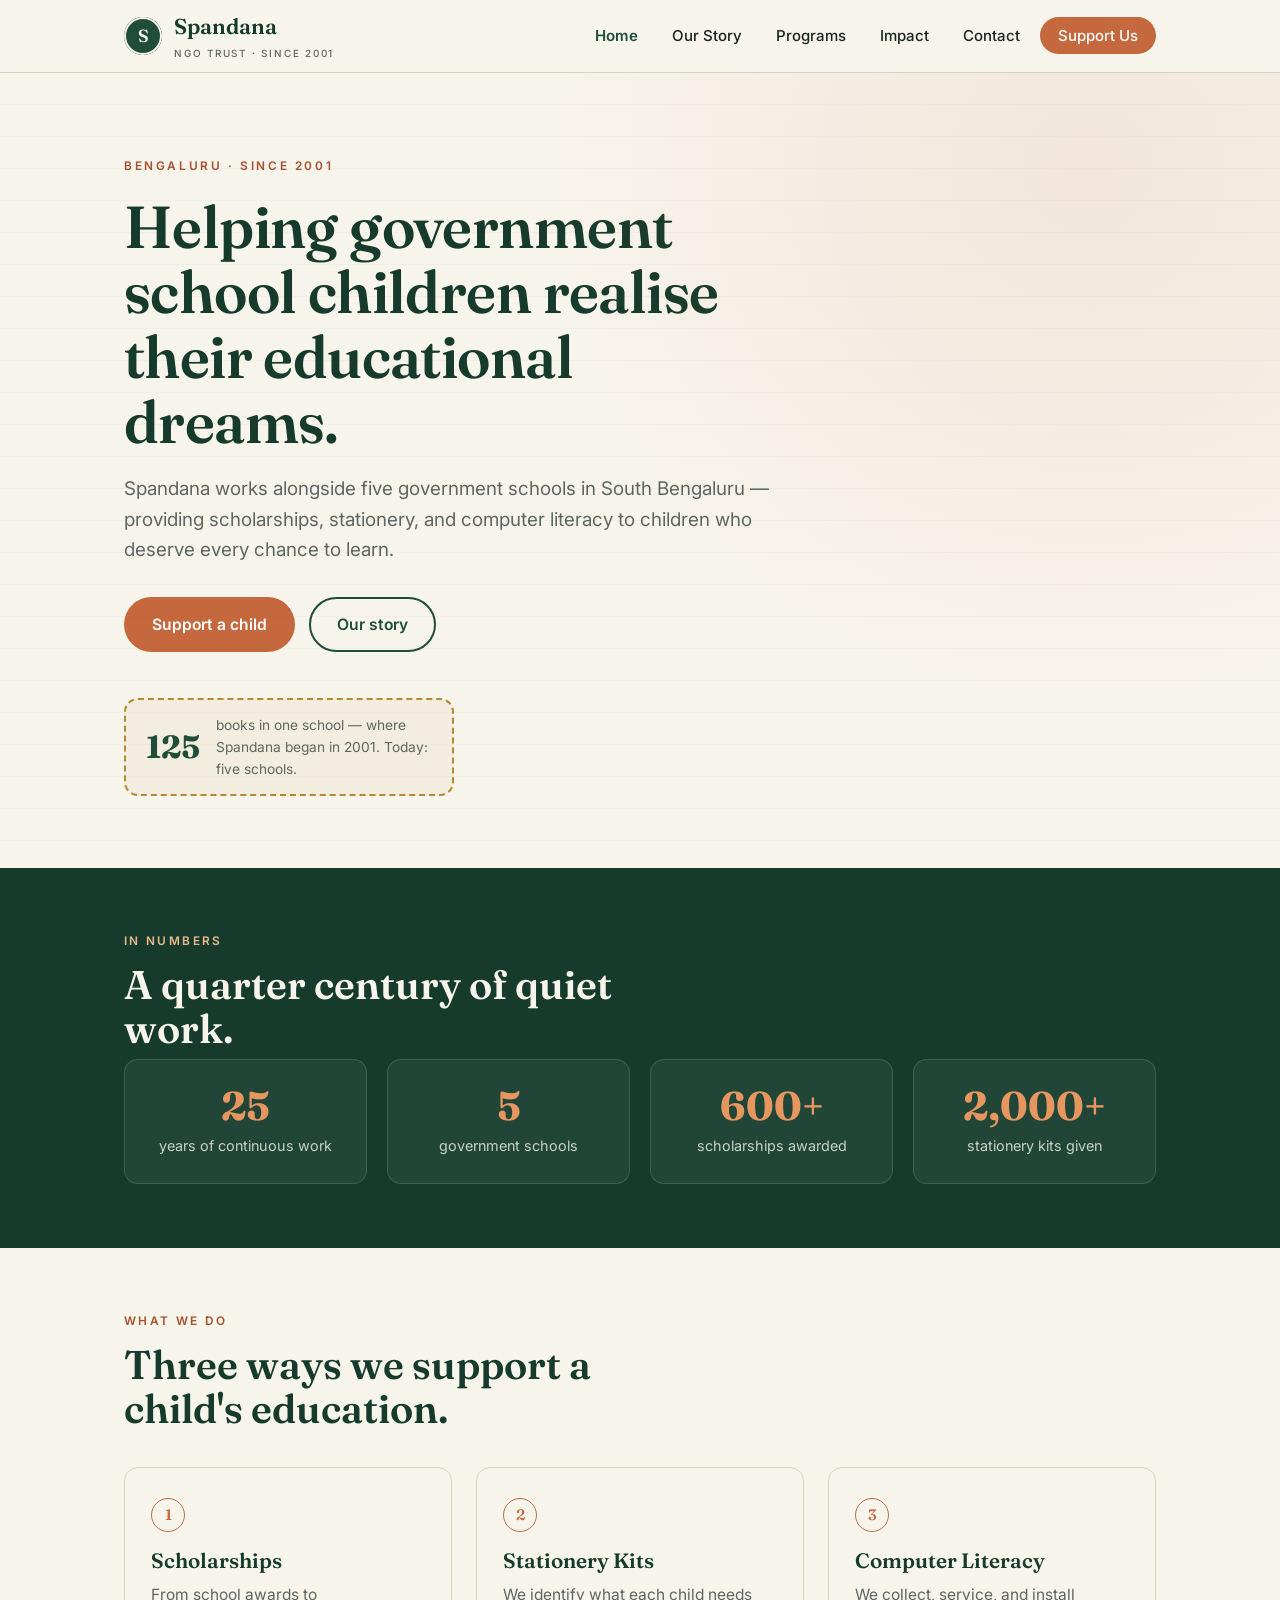
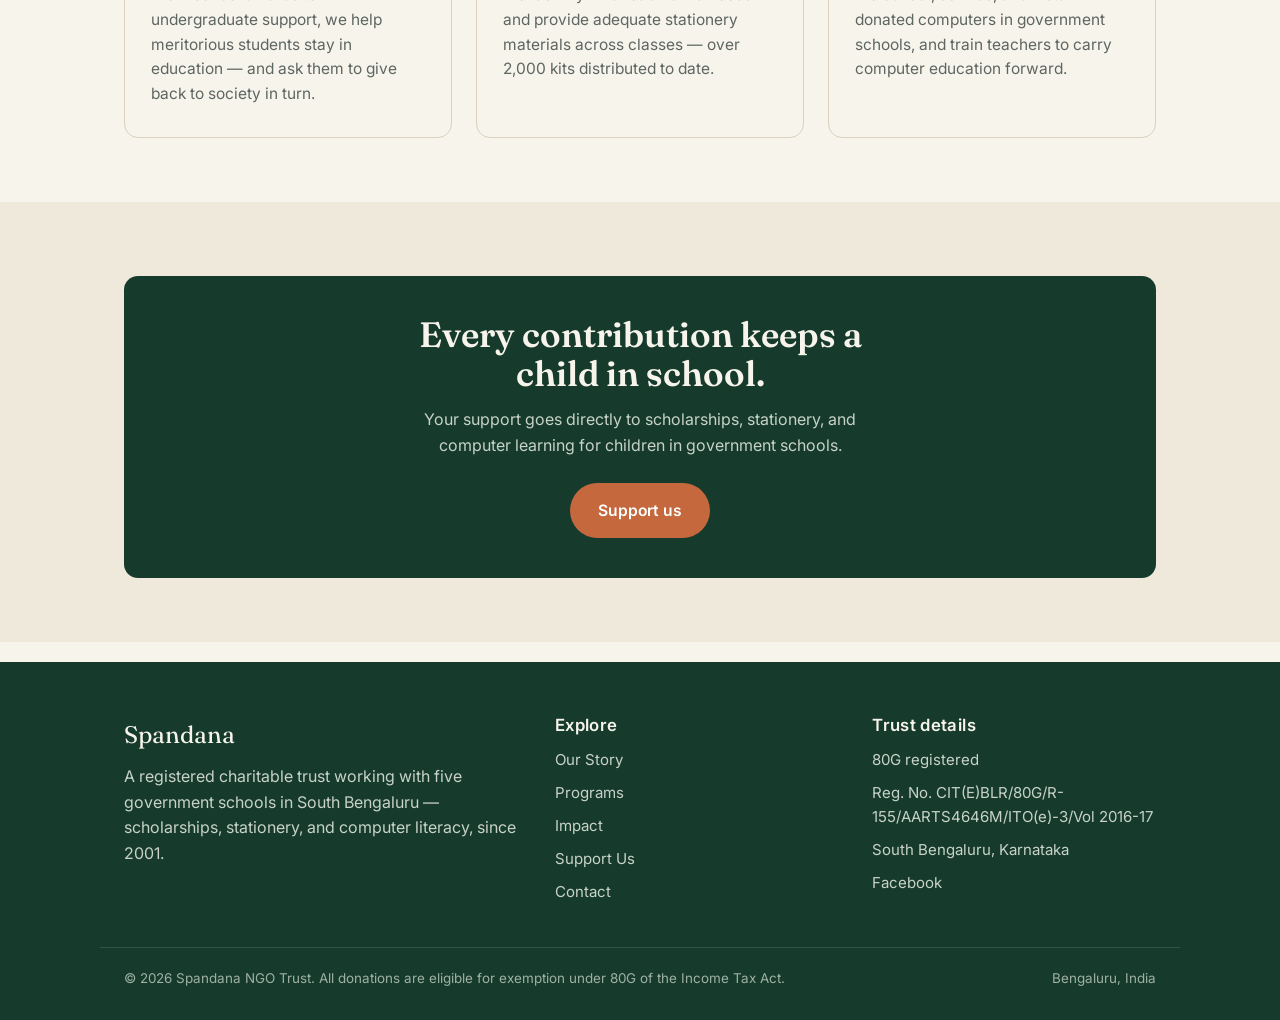
==== index.html @ 344b81bb "Add files via upload" ====
<!doctype html>
<html lang="en">
<head>
<meta charset="utf-8">
<meta name="viewport" content="width=device-width,initial-scale=1">
<title>Spandana NGO Trust — Education for Government School Children in Bengaluru</title>
<meta name="description" content="Spandana is a registered charitable trust supporting underprivileged students in five government schools in South Bengaluru through scholarships, stationery, and computer literacy since 2001.">
<link rel="canonical" href="https://www.spandana.ngo/">
<meta property="og:type" content="website">
<meta property="og:title" content="Spandana NGO Trust — Education for Government School Children in Bengaluru">
<meta property="og:description" content="Spandana is a registered charitable trust supporting underprivileged students in five government schools in South Bengaluru through scholarships, stationery, and computer literacy since 2001.">
<meta property="og:url" content="https://www.spandana.ngo/">
<meta property="og:site_name" content="Spandana NGO Trust">
<meta name="twitter:card" content="summary_large_image">
<link rel="preconnect" href="https://fonts.googleapis.com">
<link rel="preconnect" href="https://fonts.gstatic.com" crossorigin>
<link href="https://fonts.googleapis.com/css2?family=Fraunces:opsz,wght@9..144,500;9..144,600;9..144,600&family=Inter:wght@400;500;600&display=swap" rel="stylesheet">
<link rel="stylesheet" href="css/style.css">
<script type="application/ld+json">
{
  "@context":"https://schema.org",
  "@type":"NGO",
  "name":"Spandana NGO Trust",
  "alternateName":"Spandana",
  "url":"https://www.spandana.ngo",
  "foundingDate":"2001",
  "description":"Spandana is a registered charitable trust supporting underprivileged students in five government schools in South Bengaluru through scholarships, stationery, and computer literacy programs since 2001.",
  "areaServed":{"@type":"Place","name":"South Bengaluru, Karnataka, India"},
  "knowsAbout":["Education","Scholarships","Computer Literacy","Government Schools"],
  "address":{"@type":"PostalAddress","addressLocality":"Bengaluru","addressRegion":"Karnataka","addressCountry":"IN"}
}
</script>
<!-- Cloudflare Web Analytics: paste your token snippet here before going live -->
</head>
<body>
<a class="skip" href="#main">Skip to content</a><header class="site-head">
  <div class="wrap nav">
    <a class="brand" href="index.html">
      <span class="mark" aria-hidden="true">S</span>
      <span>Spandana<small>NGO Trust · since 2001</small></span>
    </a>
    <button class="burger" aria-label="Menu" aria-expanded="false" aria-controls="menu">☰</button>
    <ul class="menu" id="menu">
      <li><a href="index.html" class="active">Home</a></li>
      <li><a href="about.html">Our Story</a></li>
      <li><a href="programs.html">Programs</a></li>
      <li><a href="impact.html">Impact</a></li>
      <li><a href="contact.html">Contact</a></li>
      <li><a class="give" href="support.html">Support Us</a></li>
    </ul>
  </div>
</header><main id="main"><section class="hero">
  <div class="wrap">
    <p class="eyebrow">Bengaluru · Since 2001</p>
    <h1>Helping government school children realise their educational dreams.</h1>
    <p class="lead">Spandana works alongside five government schools in South Bengaluru — providing scholarships, stationery, and computer literacy to children who deserve every chance to learn.</p>
    <div class="hero-cta">
      <a class="btn btn-primary" href="support.html">Support a child</a>
      <a class="btn btn-ghost" href="about.html">Our story</a>
    </div>
    <div class="stamp">
      <b>125</b>
      <span>books in one school — where Spandana began in 2001. Today: five schools.</span>
    </div>
  </div>
</section>

<section class="ink-bg">
  <div class="wrap">
    <p class="section-tag">In numbers</p>
    <h2 class="title">A quarter century of quiet work.</h2>
    <div class="stats">
      <div class="stat"><b>25</b><span>years of continuous work</span></div>
      <div class="stat"><b>5</b><span>government schools</span></div>
      <div class="stat"><b>600+</b><span>scholarships awarded</span></div>
      <div class="stat"><b>2,000+</b><span>stationery kits given</span></div>
    </div>
  </div>
</section>

<section>
  <div class="wrap">
    <p class="section-tag">What we do</p>
    <h2 class="title">Three ways we support a child's education.</h2>
    <div class="grid c3">
      <div class="card"><div class="num">1</div><h3>Scholarships</h3><p>From school awards to undergraduate support, we help meritorious students stay in education — and ask them to give back to society in turn.</p></div>
      <div class="card"><div class="num">2</div><h3>Stationery Kits</h3><p>We identify what each child needs and provide adequate stationery materials across classes — over 2,000 kits distributed to date.</p></div>
      <div class="card"><div class="num">3</div><h3>Computer Literacy</h3><p>We collect, service, and install donated computers in government schools, and train teachers to carry computer education forward.</p></div>
    </div>
  </div>
</section>

<section class="alt">
  <div class="wrap">
    <div class="callout">
      <h2>Every contribution keeps a child in school.</h2>
      <p>Your support goes directly to scholarships, stationery, and computer learning for children in government schools.</p>
      <a class="btn btn-primary" href="support.html">Support us</a>
    </div>
  </div>
</section></main><footer class="site-foot">
  <div class="wrap foot-grid">
    <div>
      <div class="foot-brand">Spandana</div>
      <p>A registered charitable trust working with five government schools in South Bengaluru — scholarships, stationery, and computer literacy, since 2001.</p>
    </div>
    <div>
      <h4>Explore</h4>
      <ul>
        <li><a href="about.html">Our Story</a></li>
        <li><a href="programs.html">Programs</a></li>
        <li><a href="impact.html">Impact</a></li>
        <li><a href="support.html">Support Us</a></li>
        <li><a href="contact.html">Contact</a></li>
      </ul>
    </div>
    <div>
      <h4>Trust details</h4>
      <ul>
        <li>80G registered</li>
        <li>Reg. No. CIT(E)BLR/80G/R-155/AARTS4646M/ITO(e)-3/Vol 2016-17</li>
        <li>South Bengaluru, Karnataka</li>
        <li><a href="https://www.facebook.com/NGOSpandana/">Facebook</a></li>
      </ul>
    </div>
  </div>
  <div class="wrap foot-bottom">
    <span>© 2026 Spandana NGO Trust. All donations are eligible for exemption under 80G of the Income Tax Act.</span>
    <span>Bengaluru, India</span>
  </div>
</footer>
<script src="js/main.js"></script>
</body></html>
---- css/style.css ----
/* ===========================================================
   Spandana NGO Trust — shared styles
   Palette: ink green, chalk cream, terracotta clay, trust gold
   Display: Fraunces  |  Body: Inter
   =========================================================== */

:root{
  --ink:#16261d;
  --green:#1f4d3a;
  --green-deep:#163b2c;
  --cream:#f7f4ec;
  --cream-2:#efe9db;
  --clay:#c5683d;
  --clay-deep:#a8512c;
  --gold:#b08a2e;
  --line:#d9d1be;
  --muted:#5d6660;
  --white:#ffffff;
  --maxw:1080px;
  --r:14px;
}

*{box-sizing:border-box;margin:0;padding:0}
html{scroll-behavior:smooth}
body{
  font-family:'Inter',system-ui,-apple-system,sans-serif;
  color:var(--ink);
  background:var(--cream);
  line-height:1.6;
  -webkit-font-smoothing:antialiased;
}
h1,h2,h3,h4{font-family:'Fraunces',Georgia,serif;line-height:1.1;font-weight:600;color:var(--green-deep)}
a{color:var(--clay-deep);text-decoration:none}
a:hover{text-decoration:underline}
img{max-width:100%;display:block}
.wrap{max-width:var(--maxw);margin:0 auto;padding:0 24px}

/* ---------- skip + focus ---------- */
.skip{position:absolute;left:-999px;top:0;background:var(--green);color:#fff;padding:10px 16px;z-index:200}
.skip:focus{left:8px;top:8px}
a:focus-visible,button:focus-visible{outline:3px solid var(--clay);outline-offset:2px}

/* ---------- header ---------- */
.site-head{
  position:sticky;top:0;z-index:100;
  background:rgba(247,244,236,.92);
  backdrop-filter:blur(8px);
  border-bottom:1px solid var(--line);
}
.nav{display:flex;align-items:center;justify-content:space-between;height:72px}
.brand{display:flex;align-items:center;gap:12px;font-family:'Fraunces',serif;font-weight:600;font-size:1.35rem;color:var(--green-deep)}
.brand:hover{text-decoration:none}
.brand .mark{
  width:38px;height:38px;border-radius:50%;
  background:var(--green);color:var(--cream);
  display:grid;place-items:center;font-size:1.1rem;flex:none;
  box-shadow:inset 0 0 0 2px var(--cream),inset 0 0 0 3px var(--green);
}
.brand small{display:block;font-family:'Inter',sans-serif;font-weight:500;font-size:.62rem;letter-spacing:.18em;text-transform:uppercase;color:var(--muted);margin-top:2px}
.menu{display:flex;gap:6px;align-items:center;list-style:none}
.menu a{
  color:var(--ink);font-weight:500;font-size:.94rem;
  padding:8px 14px;border-radius:8px;
}
.menu a:hover{background:var(--cream-2);text-decoration:none}
.menu a.active{color:var(--green);font-weight:600}
.menu .give{background:var(--clay);color:#fff;padding:9px 18px;border-radius:999px}
.menu .give:hover{background:var(--clay-deep);text-decoration:none}
.burger{display:none;background:none;border:1px solid var(--line);border-radius:8px;padding:8px 10px;cursor:pointer;font-size:1.1rem}

@media(max-width:760px){
  .burger{display:block}
  .menu{
    position:absolute;top:72px;left:0;right:0;
    flex-direction:column;align-items:stretch;gap:2px;
    background:var(--cream);border-bottom:1px solid var(--line);
    padding:12px 24px 18px;display:none;
  }
  .menu.open{display:flex}
  .menu a{padding:12px 10px}
  .menu .give{text-align:center;margin-top:6px}
}

/* ---------- hero ---------- */
.hero{position:relative;padding:84px 0 72px;overflow:hidden}
.hero::before{
  content:"";position:absolute;inset:0;
  background:
    repeating-linear-gradient(transparent,transparent 31px,rgba(31,77,58,.06) 32px),
    radial-gradient(circle at 85% 12%,rgba(197,104,61,.10),transparent 42%);
  pointer-events:none;
}
.eyebrow{
  font-size:.74rem;letter-spacing:.22em;text-transform:uppercase;
  color:var(--clay-deep);font-weight:600;margin-bottom:18px;
}
.hero h1{font-size:clamp(2.3rem,5.4vw,3.7rem);max-width:16ch;letter-spacing:-.01em}
.hero p.lead{font-size:1.18rem;color:var(--muted);max-width:54ch;margin-top:20px}
.hero-cta{display:flex;gap:14px;flex-wrap:wrap;margin-top:32px}

/* founding stamp */
.stamp{
  margin-top:46px;display:inline-flex;align-items:center;gap:16px;
  border:2px dashed var(--gold);border-radius:var(--r);
  padding:14px 20px;background:rgba(176,138,46,.06);
}
.stamp b{font-family:'Fraunces',serif;font-size:2rem;color:var(--green);line-height:1}
.stamp span{font-size:.86rem;color:var(--muted);max-width:24ch}

/* ---------- buttons ---------- */
.btn{
  display:inline-block;font-weight:600;font-size:.98rem;
  padding:13px 26px;border-radius:999px;cursor:pointer;border:2px solid transparent;
  transition:transform .12s ease,background .15s ease;
}
.btn:hover{text-decoration:none;transform:translateY(-1px)}
.btn-primary{background:var(--clay);color:#fff}
.btn-primary:hover{background:var(--clay-deep)}
.btn-ghost{background:transparent;border-color:var(--green);color:var(--green)}
.btn-ghost:hover{background:var(--green);color:var(--cream)}

/* ---------- sections ---------- */
section{padding:64px 0}
.section-tag{
  font-size:.74rem;letter-spacing:.2em;text-transform:uppercase;
  color:var(--clay-deep);font-weight:600;margin-bottom:12px;
}
h2.title{font-size:clamp(1.8rem,3.8vw,2.5rem);max-width:20ch;margin-bottom:8px}
.lede{font-size:1.1rem;color:var(--muted);max-width:60ch;margin-bottom:8px}

.alt{background:var(--cream-2)}
.ink-bg{background:var(--green-deep);color:var(--cream)}
.ink-bg h2,.ink-bg h3{color:var(--cream)}
.ink-bg .section-tag{color:#e6b98a}
.ink-bg .lede{color:#c8d2ca}

/* ---------- stat band ---------- */
.stats{display:grid;grid-template-columns:repeat(4,1fr);gap:20px;margin-top:8px}
.stat{
  background:var(--cream);border:1px solid var(--line);border-radius:var(--r);
  padding:26px 20px;text-align:center;
}
.ink-bg .stat{background:rgba(255,255,255,.05);border-color:rgba(255,255,255,.14)}
.stat b{display:block;font-family:'Fraunces',serif;font-size:2.5rem;color:var(--clay);line-height:1}
.ink-bg .stat b{color:#e6975f}
.stat span{display:block;font-size:.9rem;color:var(--muted);margin-top:8px}
.ink-bg .stat span{color:#c8d2ca}
@media(max-width:680px){.stats{grid-template-columns:repeat(2,1fr)}}

/* ---------- cards ---------- */
.grid{display:grid;gap:24px;margin-top:36px}
.grid.c3{grid-template-columns:repeat(3,1fr)}
.grid.c2{grid-template-columns:repeat(2,1fr)}
@media(max-width:820px){.grid.c3,.grid.c2{grid-template-columns:1fr}}
.card{
  background:var(--cream);border:1px solid var(--line);border-radius:var(--r);
  padding:30px 26px;position:relative;
}
.card .num{
  font-family:'Fraunces',serif;font-size:.95rem;color:var(--clay);
  border:1.5px solid var(--clay);border-radius:50%;width:34px;height:34px;
  display:grid;place-items:center;margin-bottom:18px;font-weight:600;
}
.card h3{font-size:1.3rem;margin-bottom:10px}
.card p{color:var(--muted);font-size:.97rem}

/* ---------- story / prose ---------- */
.prose{max-width:68ch}
.prose p{margin-bottom:18px;font-size:1.06rem}
.prose h3{font-size:1.4rem;margin:34px 0 12px}
.pull{
  border-left:4px solid var(--clay);padding:6px 0 6px 22px;margin:28px 0;
  font-family:'Fraunces',serif;font-size:1.3rem;color:var(--green);font-style:italic;
}

/* ---------- story cards (impact) ---------- */
.story{
  background:var(--cream);border:1px solid var(--line);border-radius:var(--r);
  padding:28px;border-top:4px solid var(--clay);
}
.story h3{font-size:1.2rem;margin-bottom:6px}
.story .who{font-size:.8rem;letter-spacing:.12em;text-transform:uppercase;color:var(--clay-deep);font-weight:600;margin-bottom:14px}
.story p{color:var(--muted);font-size:.98rem}

/* ---------- support ---------- */
.support-grid{display:grid;grid-template-columns:1fr 1fr;gap:30px;margin-top:36px}
@media(max-width:820px){.support-grid{grid-template-columns:1fr}}
.panel{background:var(--cream);border:1px solid var(--line);border-radius:var(--r);padding:32px}
.panel h3{font-size:1.35rem;margin-bottom:14px}
.qr-slot{
  border:2px dashed var(--line);border-radius:var(--r);
  aspect-ratio:1;max-width:230px;display:grid;place-items:center;
  text-align:center;color:var(--muted);font-size:.85rem;padding:20px;margin:18px 0;
  background:var(--cream-2);
}
.detail{display:flex;justify-content:space-between;gap:16px;padding:11px 0;border-bottom:1px dotted var(--line);font-size:.96rem}
.detail:last-child{border-bottom:0}
.detail b{color:var(--ink)}

/* ---------- callout ---------- */
.callout{
  background:var(--green-deep);color:var(--cream);border-radius:var(--r);
  padding:40px;text-align:center;margin-top:10px;
}
.callout h2{color:var(--cream);font-size:clamp(1.6rem,3.4vw,2.2rem);max-width:22ch;margin:0 auto 14px}
.callout p{color:#c8d2ca;max-width:50ch;margin:0 auto 24px}

/* ---------- trust marks ---------- */
.marks{display:flex;flex-wrap:wrap;gap:14px;margin-top:30px}
.mark-chip{
  display:inline-flex;align-items:center;gap:8px;
  background:rgba(176,138,46,.1);border:1px solid var(--gold);
  color:var(--green-deep);font-size:.86rem;font-weight:500;
  padding:8px 15px;border-radius:999px;
}
.mark-chip::before{content:"✓";color:var(--gold);font-weight:700}

/* ---------- contact form ---------- */
form .row{display:grid;grid-template-columns:1fr 1fr;gap:18px}
@media(max-width:620px){form .row{grid-template-columns:1fr}}
label{display:block;font-size:.86rem;font-weight:600;margin:16px 0 6px}
input,textarea{
  width:100%;font-family:inherit;font-size:1rem;color:var(--ink);
  padding:12px 14px;border:1px solid var(--line);border-radius:10px;background:var(--white);
}
input:focus,textarea:focus{outline:none;border-color:var(--clay)}

/* ---------- footer ---------- */
.site-foot{background:var(--green-deep);color:#c8d2ca;padding:54px 0 30px;margin-top:20px}
.foot-grid{display:grid;grid-template-columns:1.4fr 1fr 1fr;gap:34px}
@media(max-width:760px){.foot-grid{grid-template-columns:1fr;gap:24px}}
.site-foot h4{color:var(--cream);font-size:1.05rem;margin-bottom:14px;font-family:'Inter',sans-serif;font-weight:600;letter-spacing:.02em}
.site-foot a{color:#c8d2ca}
.site-foot a:hover{color:#fff}
.site-foot ul{list-style:none}
.site-foot li{margin-bottom:9px;font-size:.94rem}
.foot-brand{font-family:'Fraunces',serif;font-size:1.5rem;color:var(--cream);margin-bottom:10px}
.foot-bottom{border-top:1px solid rgba(255,255,255,.12);margin-top:34px;padding-top:20px;font-size:.84rem;color:#9fb0a6;display:flex;justify-content:space-between;flex-wrap:wrap;gap:10px}

/* reduced motion */
@media(prefers-reduced-motion:reduce){*{scroll-behavior:auto!important;transition:none!important}}
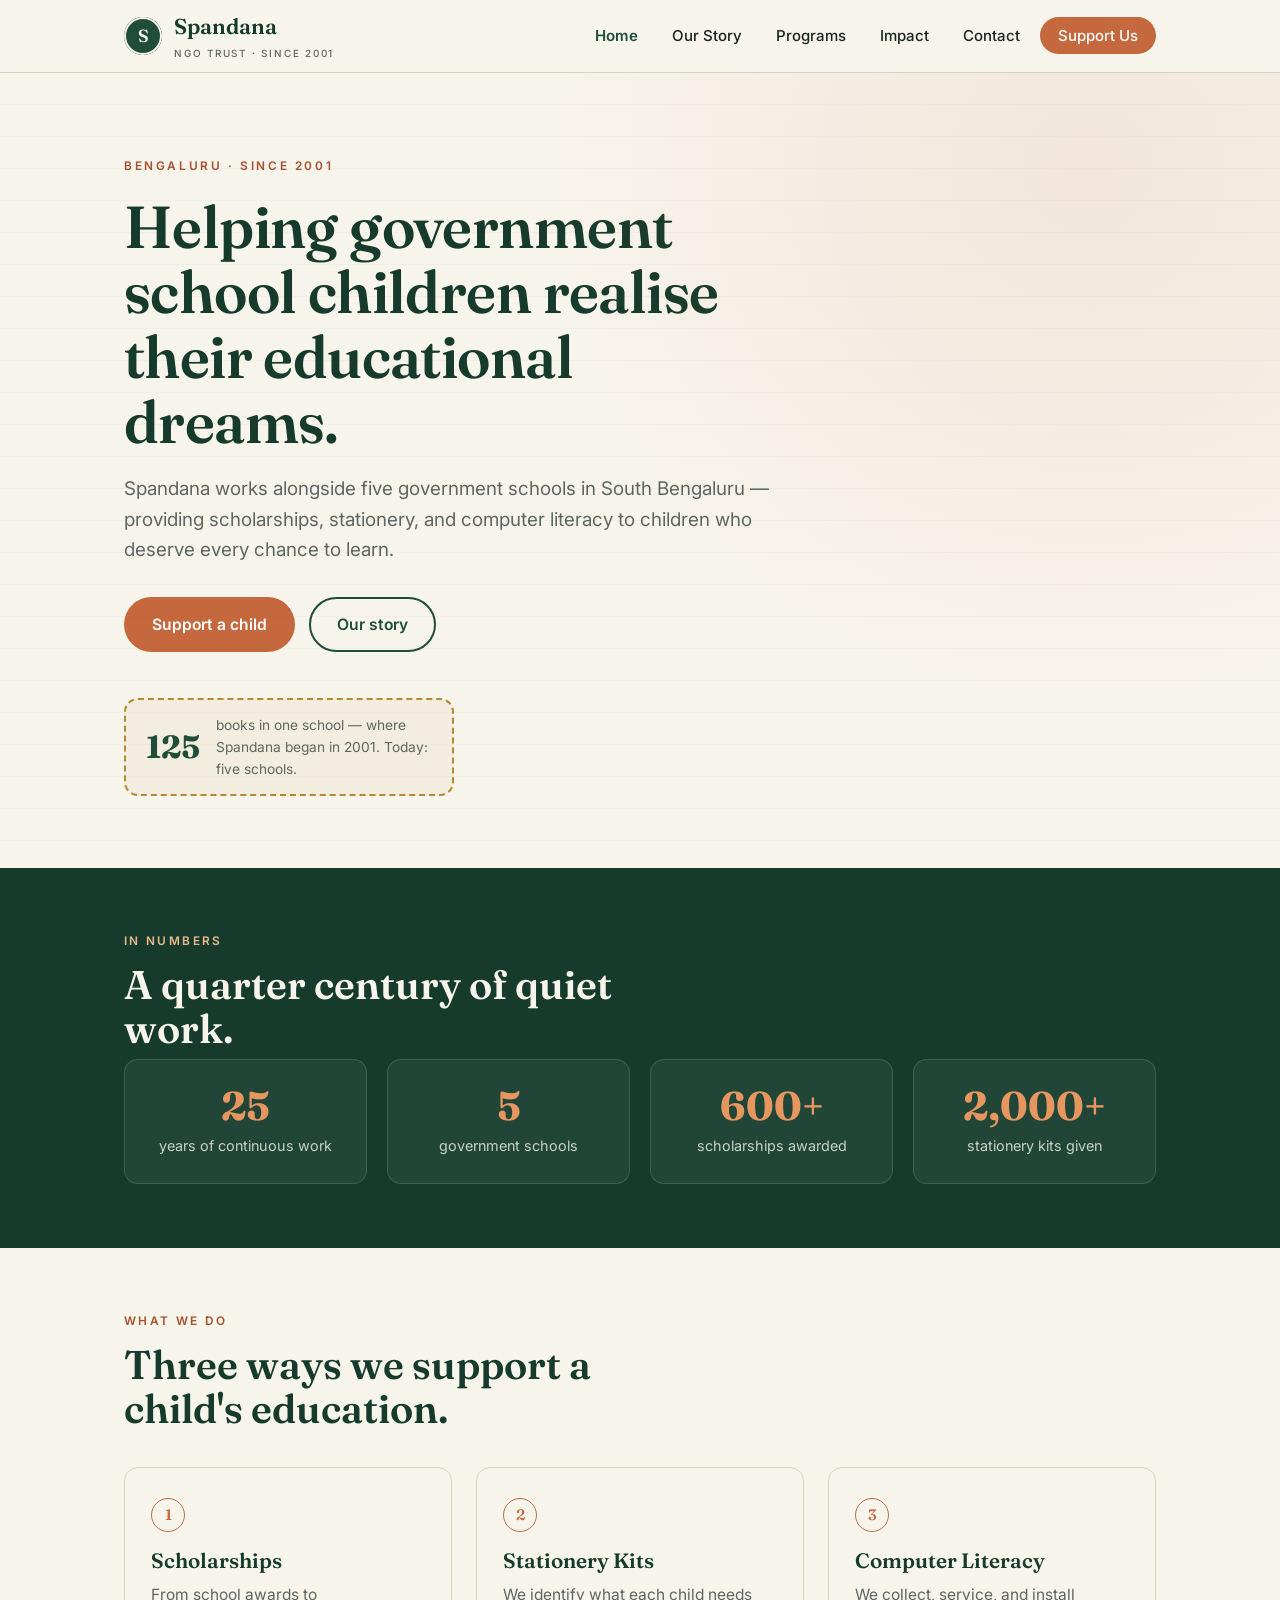
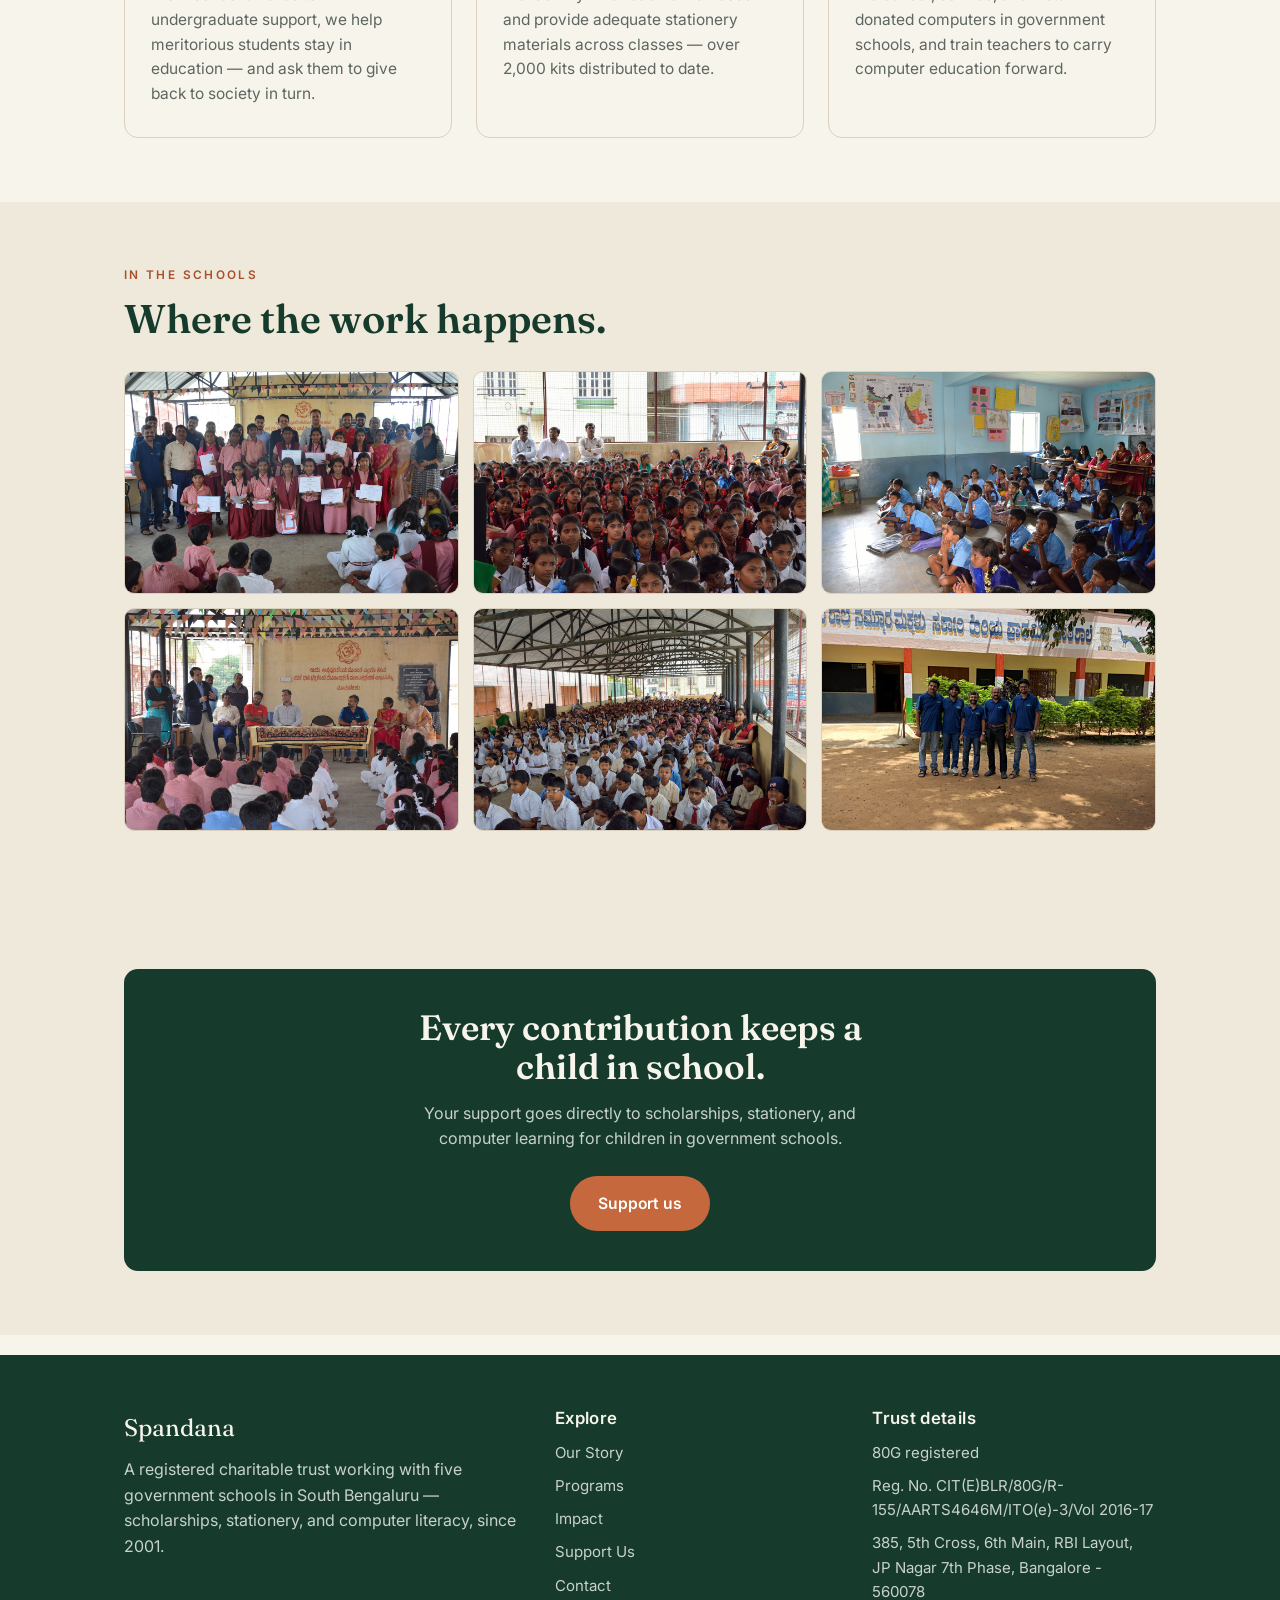
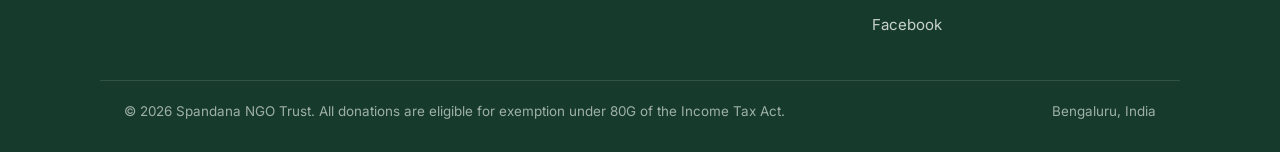
==== commit 520e26f7: "Fill in site: photos, trustees, address, Chiguru awards, OG image" ====
--- a/index.html
+++ b/index.html
@@ -11,6 +11,9 @@
 <meta property="og:description" content="Spandana is a registered charitable trust supporting underprivileged students in five government schools in South Bengaluru through scholarships, stationery, and computer literacy since 2001.">
 <meta property="og:url" content="https://www.spandana.ngo/">
 <meta property="og:site_name" content="Spandana NGO Trust">
+<meta property="og:image" content="https://www.spandana.ngo/images/og.jpg">
+<meta property="og:image:alt" content="Students at a Spandana award ceremony in a Bengaluru government school">
+<meta name="twitter:image" content="https://www.spandana.ngo/images/og.jpg">
 <meta name="twitter:card" content="summary_large_image">
 <link rel="preconnect" href="https://fonts.googleapis.com">
 <link rel="preconnect" href="https://fonts.gstatic.com" crossorigin>
@@ -27,10 +30,10 @@
   "description":"Spandana is a registered charitable trust supporting underprivileged students in five government schools in South Bengaluru through scholarships, stationery, and computer literacy programs since 2001.",
   "areaServed":{"@type":"Place","name":"South Bengaluru, Karnataka, India"},
   "knowsAbout":["Education","Scholarships","Computer Literacy","Government Schools"],
-  "address":{"@type":"PostalAddress","addressLocality":"Bengaluru","addressRegion":"Karnataka","addressCountry":"IN"}
+  "address":{"@type":"PostalAddress","streetAddress":"385, 5th Cross, 6th Main, RBI Layout, JP Nagar 7th Phase","postalCode":"560078","addressLocality":"Bengaluru","addressRegion":"Karnataka","addressCountry":"IN"}
 }
 </script>
-<!-- Cloudflare Web Analytics: paste your token snippet here before going live -->
+<!-- Cloudflare Web Analytics --><script defer src='https://static.cloudflareinsights.com/beacon.min.js' data-cf-beacon='{"token": "1fd75a26264e45e386c52f43f9e075ce"}'></script><!-- End Cloudflare Web Analytics -->
 </head>
 <body>
 <a class="skip" href="#main">Skip to content</a><header class="site-head">
@@ -92,6 +95,21 @@
 
 <section class="alt">
   <div class="wrap">
+    <p class="section-tag">In the schools</p>
+    <h2 class="title">Where the work happens.</h2>
+    <div class="gallery">
+      <figure><img src="images/g1.jpg" alt="Award ceremony with students holding certificates" loading="lazy" width="1200" height="800"></figure>
+      <figure><img src="images/g2.jpg" alt="Students gathered for an assembly" loading="lazy" width="1200" height="800"></figure>
+      <figure><img src="images/g3.jpg" alt="Children seated in a classroom" loading="lazy" width="1200" height="800"></figure>
+      <figure><img src="images/g4.jpg" alt="Students and guests at a school event" loading="lazy" width="1200" height="800"></figure>
+      <figure><img src="images/g5.jpg" alt="School assembly in a covered hall" loading="lazy" width="1200" height="800"></figure>
+      <figure><img src="images/g6.jpg" alt="Spandana volunteers outside a government school" loading="lazy" width="1200" height="800"></figure>
+    </div>
+  </div>
+</section>
+
+<section class="alt">
+  <div class="wrap">
     <div class="callout">
       <h2>Every contribution keeps a child in school.</h2>
       <p>Your support goes directly to scholarships, stationery, and computer learning for children in government schools.</p>
@@ -119,7 +137,7 @@
       <ul>
         <li>80G registered</li>
         <li>Reg. No. CIT(E)BLR/80G/R-155/AARTS4646M/ITO(e)-3/Vol 2016-17</li>
-        <li>South Bengaluru, Karnataka</li>
+        <li>385, 5th Cross, 6th Main, RBI Layout, JP Nagar 7th Phase, Bangalore - 560078</li>
         <li><a href="https://www.facebook.com/NGOSpandana/">Facebook</a></li>
       </ul>
     </div>
--- a/css/style.css
+++ b/css/style.css
@@ -239,3 +239,19 @@
 
 /* reduced motion */
 @media(prefers-reduced-motion:reduce){*{scroll-behavior:auto!important;transition:none!important}}
+
+/* ---------- photos ---------- */
+.photo{border-radius:var(--r);overflow:hidden;background:var(--cream-2);border:1px solid var(--line)}
+.photo img{width:100%;height:auto;object-fit:cover;aspect-ratio:3/2}
+.card .photo{margin:-8px -8px 18px;border-radius:10px}
+.gallery{display:grid;grid-template-columns:repeat(3,1fr);gap:14px;margin-top:30px}
+.gallery figure{margin:0}
+.gallery img{width:100%;height:auto;aspect-ratio:3/2;object-fit:cover;border-radius:10px;border:1px solid var(--line)}
+@media(max-width:760px){.gallery{grid-template-columns:repeat(2,1fr)}}
+.team{display:grid;grid-template-columns:repeat(5,1fr);gap:22px;margin-top:34px}
+.member{text-align:center}
+.member img{width:100%;height:auto;aspect-ratio:1/1;object-fit:cover;border-radius:50%;border:3px solid var(--cream-2);box-shadow:0 0 0 1px var(--line)}
+.member h3{font-size:1.05rem;margin-top:14px}
+.member p{font-size:.78rem;letter-spacing:.1em;text-transform:uppercase;color:var(--clay-deep);font-weight:600;margin-top:6px}
+@media(max-width:900px){.team{grid-template-columns:repeat(3,1fr)}}
+@media(max-width:560px){.team{grid-template-columns:repeat(2,1fr);gap:18px}}
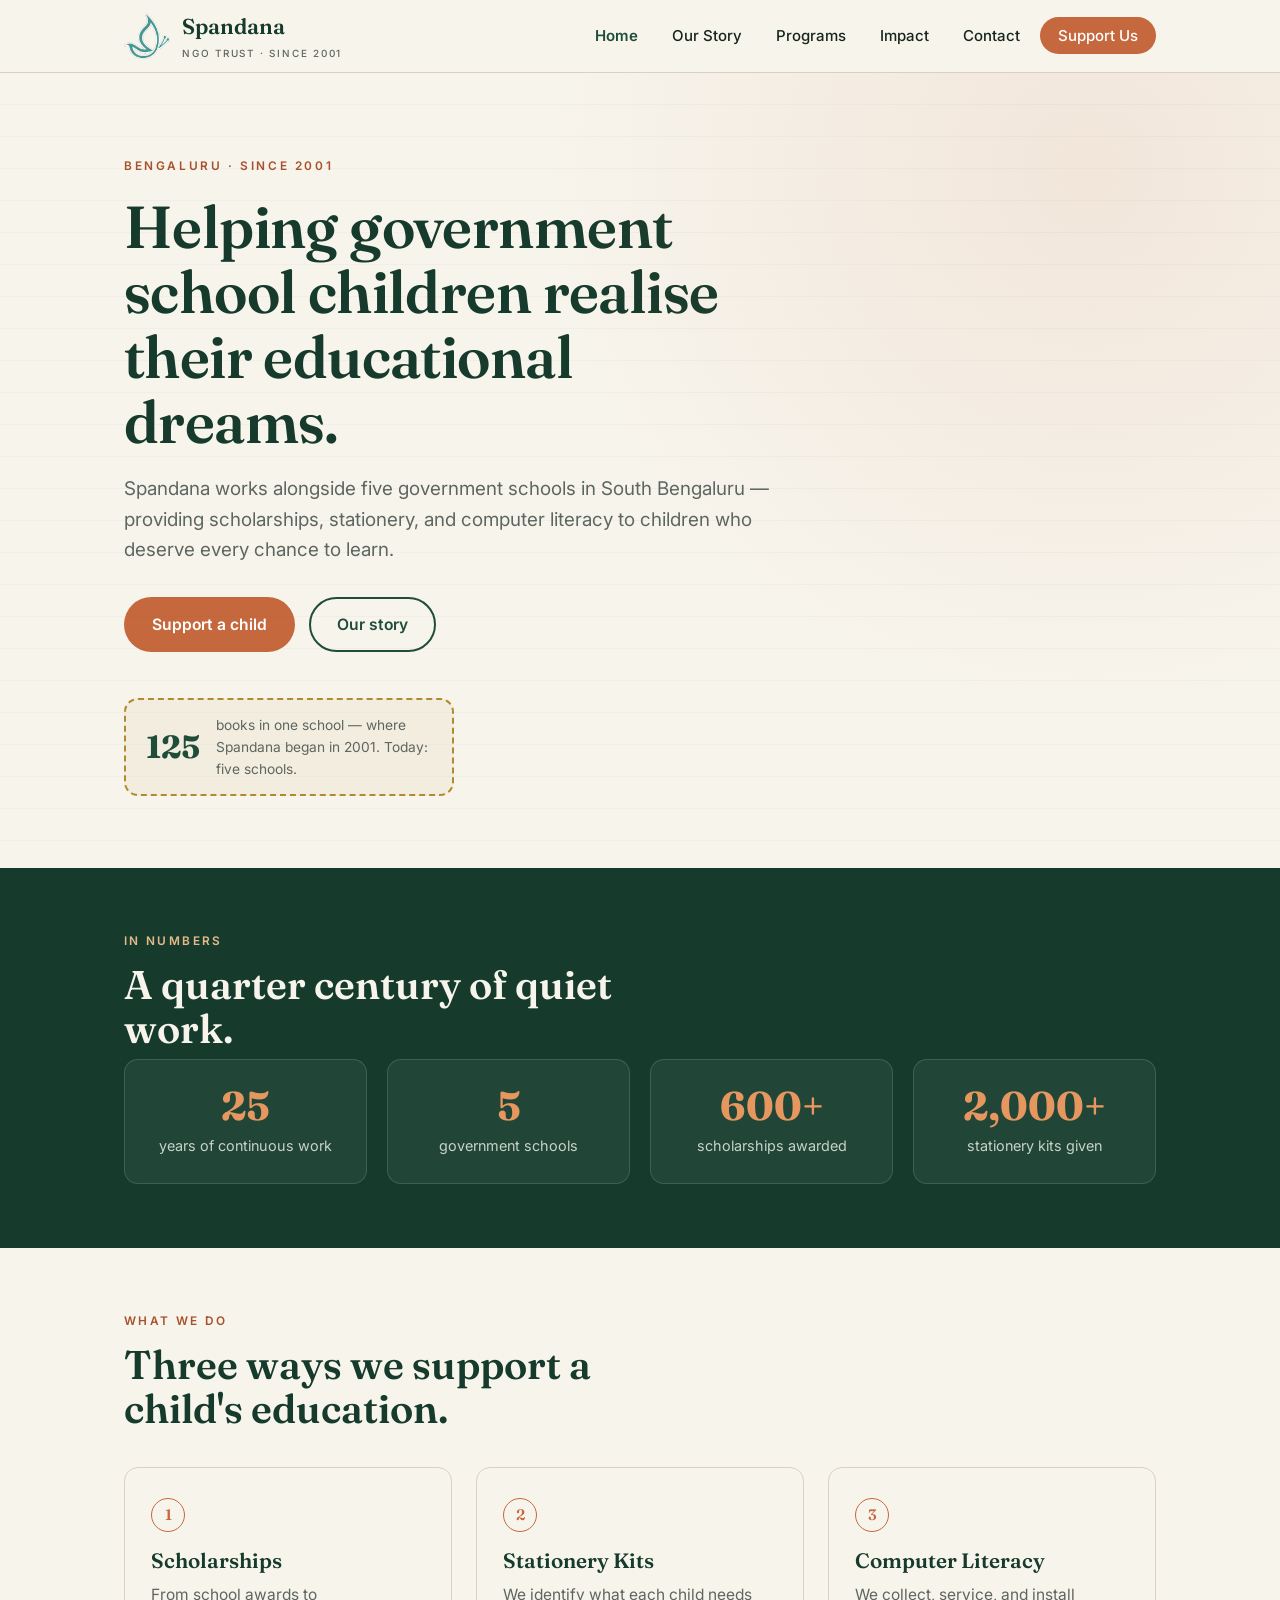
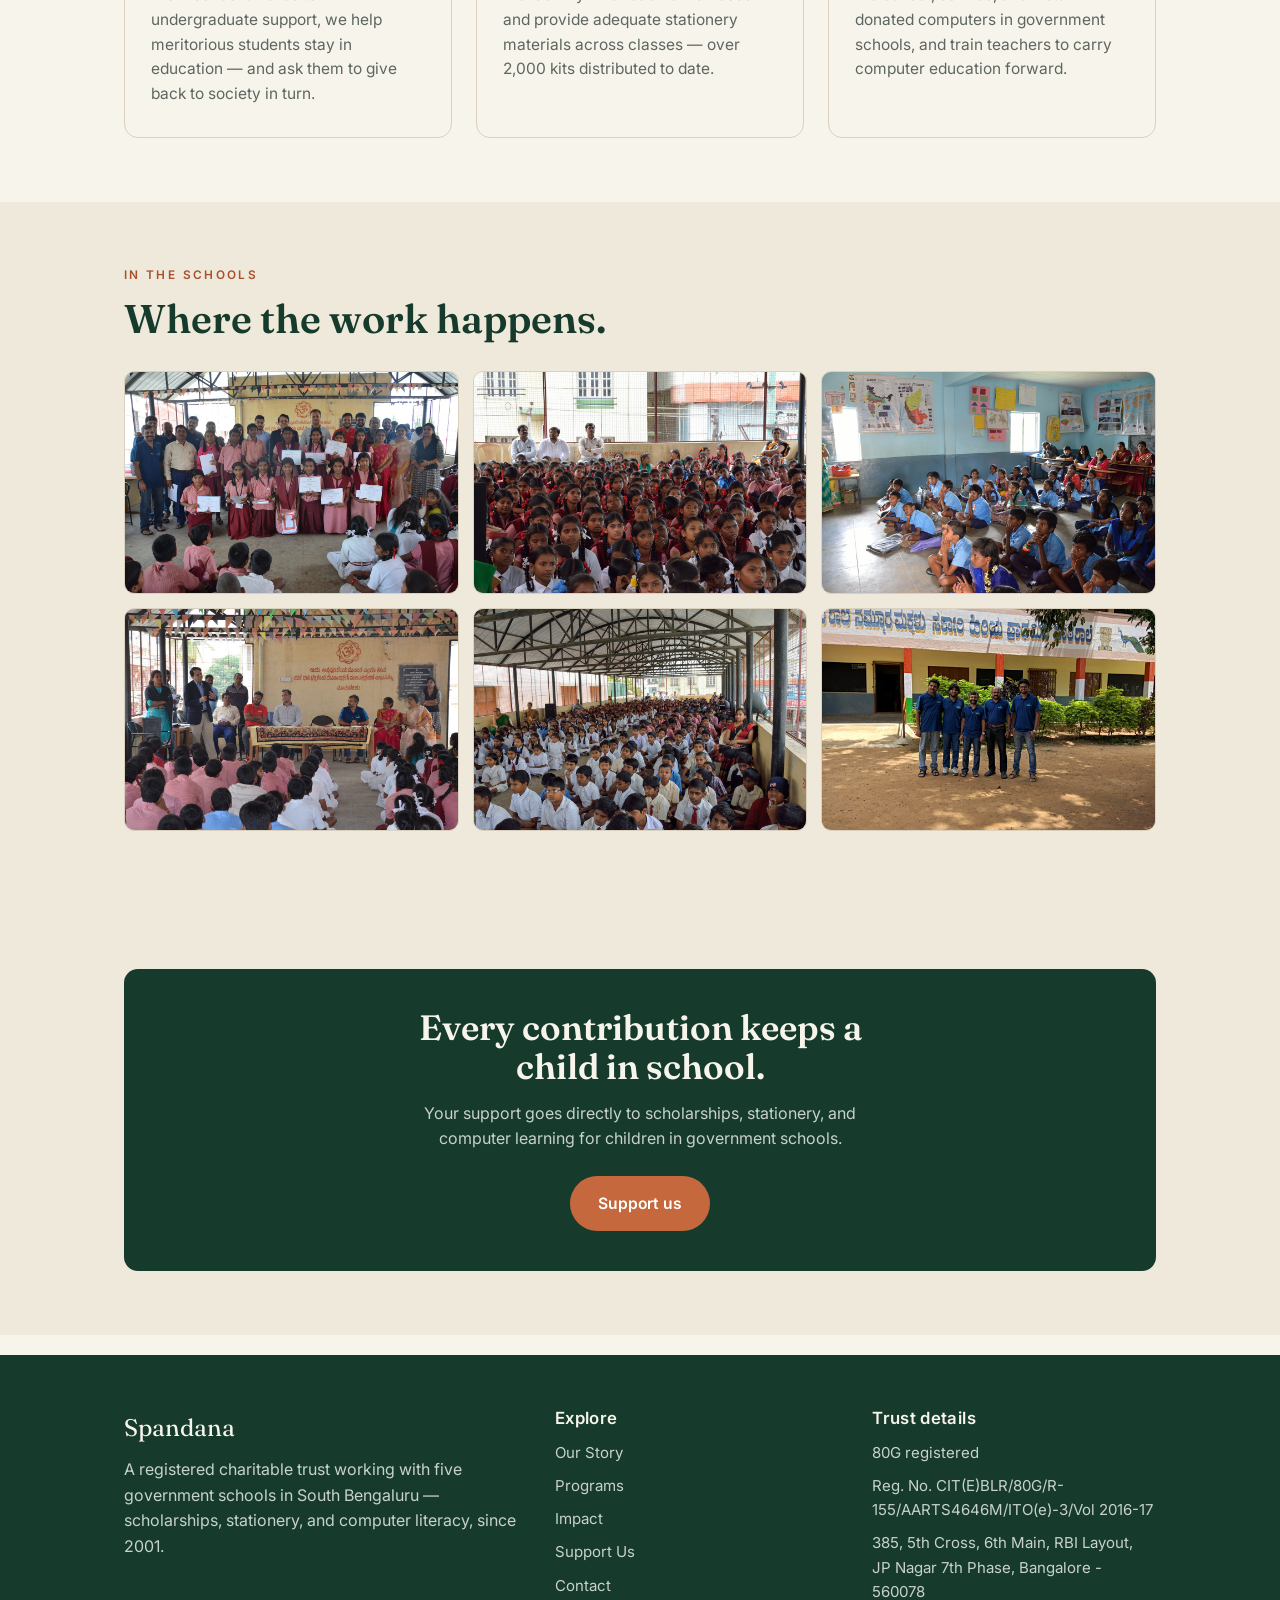
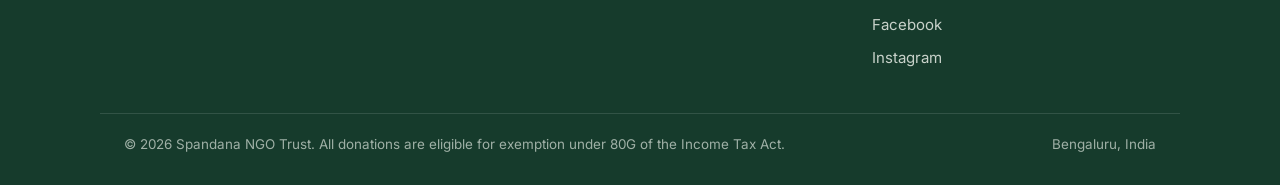
==== commit 33e0b4ab: "Real logo, favicon, contact email, Instagram link" ====
--- a/index.html
+++ b/index.html
@@ -18,6 +18,9 @@
 <link rel="preconnect" href="https://fonts.googleapis.com">
 <link rel="preconnect" href="https://fonts.gstatic.com" crossorigin>
 <link href="https://fonts.googleapis.com/css2?family=Fraunces:opsz,wght@9..144,500;9..144,600;9..144,600&family=Inter:wght@400;500;600&display=swap" rel="stylesheet">
+<link rel="icon" href="favicon.ico" sizes="any">
+<link rel="icon" type="image/png" sizes="32x32" href="images/favicon-32.png">
+<link rel="apple-touch-icon" href="images/apple-touch-icon.png">
 <link rel="stylesheet" href="css/style.css">
 <script type="application/ld+json">
 {
@@ -25,7 +28,7 @@
   "@type":"NGO",
   "name":"Spandana NGO Trust",
   "alternateName":"Spandana",
-  "url":"https://www.spandana.ngo",
+  "url":"https://www.spandana.ngo","logo":"https://www.spandana.ngo/images/logo.png","email":"spandanangoblr@gmail.com","sameAs":["https://www.facebook.com/NGOSpandana/","https://www.instagram.com/spandanango/"],
   "foundingDate":"2001",
   "description":"Spandana is a registered charitable trust supporting underprivileged students in five government schools in South Bengaluru through scholarships, stationery, and computer literacy programs since 2001.",
   "areaServed":{"@type":"Place","name":"South Bengaluru, Karnataka, India"},
@@ -39,7 +42,7 @@
 <a class="skip" href="#main">Skip to content</a><header class="site-head">
   <div class="wrap nav">
     <a class="brand" href="index.html">
-      <span class="mark" aria-hidden="true">S</span>
+      <img class="mark-img" src="images/bird.png" alt="" width="46" height="46">
       <span>Spandana<small>NGO Trust · since 2001</small></span>
     </a>
     <button class="burger" aria-label="Menu" aria-expanded="false" aria-controls="menu">☰</button>
@@ -139,6 +142,7 @@
         <li>Reg. No. CIT(E)BLR/80G/R-155/AARTS4646M/ITO(e)-3/Vol 2016-17</li>
         <li>385, 5th Cross, 6th Main, RBI Layout, JP Nagar 7th Phase, Bangalore - 560078</li>
         <li><a href="https://www.facebook.com/NGOSpandana/">Facebook</a></li>
+        <li><a href="https://www.instagram.com/spandanango/">Instagram</a></li>
       </ul>
     </div>
   </div>
--- a/css/style.css
+++ b/css/style.css
@@ -248,10 +248,16 @@
 .gallery figure{margin:0}
 .gallery img{width:100%;height:auto;aspect-ratio:3/2;object-fit:cover;border-radius:10px;border:1px solid var(--line)}
 @media(max-width:760px){.gallery{grid-template-columns:repeat(2,1fr)}}
-.team{display:grid;grid-template-columns:repeat(5,1fr);gap:22px;margin-top:34px}
+.team{display:grid;grid-template-columns:repeat(4,1fr);gap:22px;margin-top:34px}
 .member{text-align:center}
 .member img{width:100%;height:auto;aspect-ratio:1/1;object-fit:cover;border-radius:50%;border:3px solid var(--cream-2);box-shadow:0 0 0 1px var(--line)}
 .member h3{font-size:1.05rem;margin-top:14px}
 .member p{font-size:.78rem;letter-spacing:.1em;text-transform:uppercase;color:var(--clay-deep);font-weight:600;margin-top:6px}
-@media(max-width:900px){.team{grid-template-columns:repeat(3,1fr)}}
+@media(max-width:900px){.team{grid-template-columns:repeat(2,1fr)}}
 @media(max-width:560px){.team{grid-template-columns:repeat(2,1fr);gap:18px}}
+
+.qr{margin:18px 0;max-width:230px}
+.qr img{width:100%;height:auto;border:1px solid var(--line);border-radius:var(--r);background:#fff}
+.qr figcaption{font-size:.82rem;color:var(--muted);margin-top:8px}
+
+.brand .mark-img{width:auto;height:46px;flex:none}
